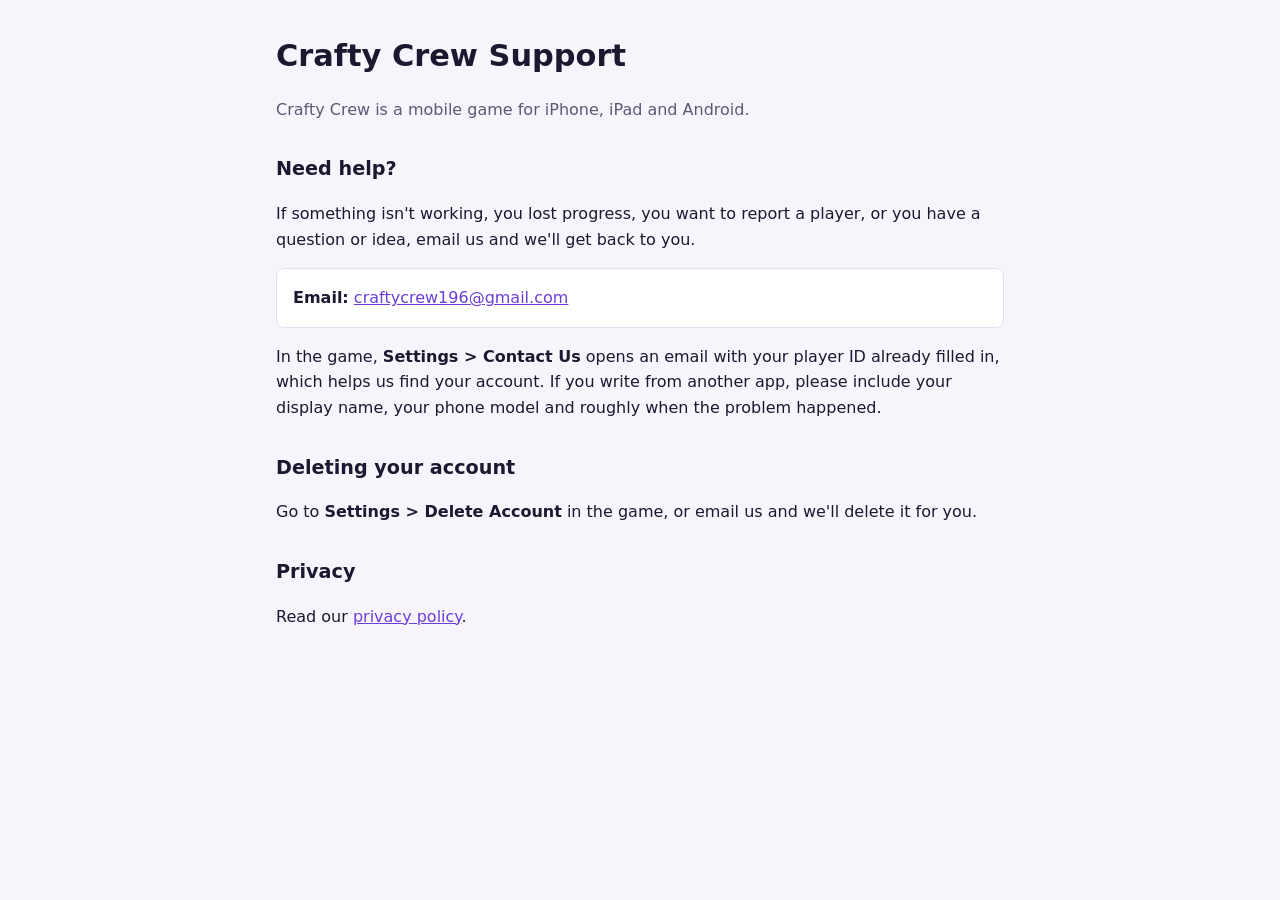
==== support/index.html @ 209b4f04 "Crafty Crew privacy policy and support pages" ====
<!doctype html>
<html lang="en">
<head>
<meta charset="utf-8">
<meta name="viewport" content="width=device-width, initial-scale=1">
<title>Crafty Crew Support</title>
<style>
  :root { --bg: #f7f5fb; --text: #1b1830; --muted: #5d5873; --accent: #6b3fd6; --card: #ffffff; --line: #e3dff0; }
  @media (prefers-color-scheme: dark) {
    :root { --bg: #14121f; --text: #ece9f6; --muted: #a9a3c2; --accent: #b79bff; --card: #1d1a2c; --line: #2e2a43; }
  }
  * { box-sizing: border-box; }
  body { margin: 0; background: var(--bg); color: var(--text); font: 16px/1.6 system-ui, -apple-system, "Segoe UI", Roboto, sans-serif; }
  main { max-width: 760px; margin: 0 auto; padding: 32px 16px 64px; }
  h1 { font-size: 1.9rem; margin: 0 0 4px; }
  h2 { font-size: 1.2rem; margin: 32px 0 8px; }
  .muted { color: var(--muted); }
  a { color: var(--accent); }
  .card { background: var(--card); border: 1px solid var(--line); border-radius: 8px; padding: 16px; overflow-wrap: anywhere; }
</style>
</head>
<body>
<main>
<h1>Crafty Crew Support</h1>
<p class="muted">Crafty Crew is a mobile game for iPhone, iPad and Android.</p>

<h2>Need help?</h2>
<p>If something isn't working, you lost progress, you want to report a player, or you have a question or idea,
email us and we'll get back to you.</p>
<div class="card">
  <strong>Email:</strong> <a href="mailto:craftycrew196@gmail.com?subject=Crafty%20Crew">craftycrew196@gmail.com</a>
</div>
<p>In the game, <strong>Settings &gt; Contact Us</strong> opens an email with your player ID already filled in,
which helps us find your account. If you write from another app, please include your display name, your phone
model and roughly when the problem happened.</p>

<h2>Deleting your account</h2>
<p>Go to <strong>Settings &gt; Delete Account</strong> in the game, or email us and we'll delete it for you.</p>

<h2>Privacy</h2>
<p>Read our <a href="../privacy/">privacy policy</a>.</p>
</main>
</body>
</html>
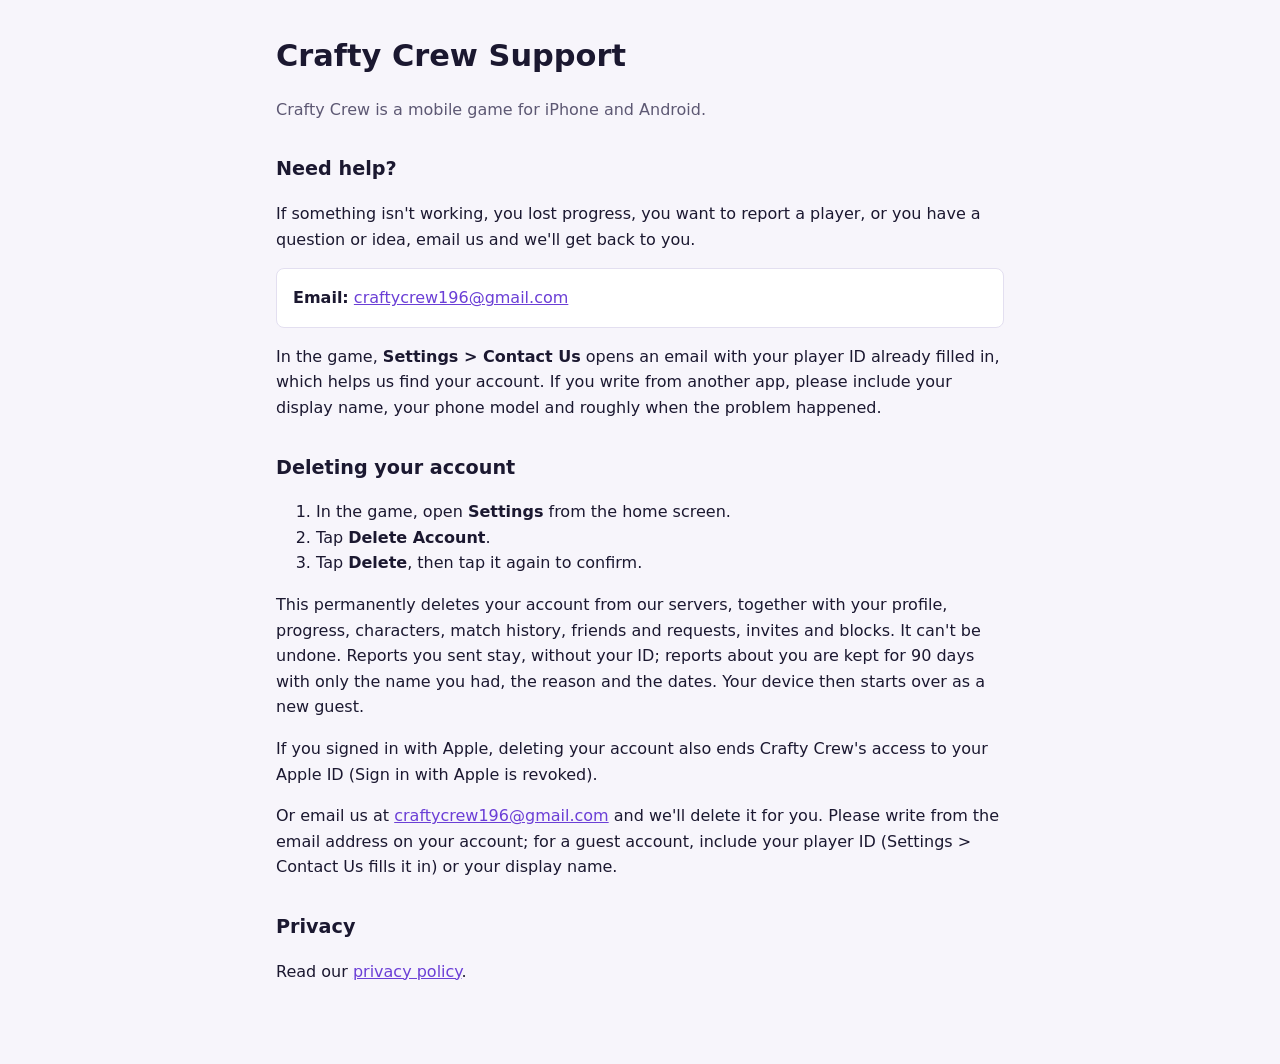
==== commit 8774f4ba: "Reports admin page (admin/, TEST project, noindex, not linked); support: iPhone and Android, numbere" ====
--- a/support/index.html
+++ b/support/index.html
@@ -22,7 +22,7 @@
 <body>
 <main>
 <h1>Crafty Crew Support</h1>
-<p class="muted">Crafty Crew is a mobile game for iPhone, iPad and Android.</p>
+<p class="muted">Crafty Crew is a mobile game for iPhone and Android.</p>
 
 <h2>Need help?</h2>
 <p>If something isn't working, you lost progress, you want to report a player, or you have a question or idea,
@@ -35,7 +35,20 @@
 model and roughly when the problem happened.</p>
 
 <h2>Deleting your account</h2>
-<p>Go to <strong>Settings &gt; Delete Account</strong> in the game, or email us and we'll delete it for you.</p>
+<ol>
+  <li>In the game, open <strong>Settings</strong> from the home screen.</li>
+  <li>Tap <strong>Delete Account</strong>.</li>
+  <li>Tap <strong>Delete</strong>, then tap it again to confirm.</li>
+</ol>
+<p>This permanently deletes your account from our servers, together with your profile, progress, characters, match
+history, friends and requests, invites and blocks. It can't be undone. Reports you sent stay, without your ID; reports
+about you are kept for 90 days with only the name you had, the reason and the dates. Your device then starts over as a
+new guest.</p>
+<p>If you signed in with Apple, deleting your account also ends Crafty Crew's access to your Apple ID (Sign in with
+Apple is revoked).</p>
+<p>Or email us at <a href="mailto:craftycrew196@gmail.com?subject=Delete%20my%20account">craftycrew196@gmail.com</a>
+and we'll delete it for you. Please write from the email address on your account; for a guest account, include your
+player ID (Settings &gt; Contact Us fills it in) or your display name.</p>
 
 <h2>Privacy</h2>
 <p>Read our <a href="../privacy/">privacy policy</a>.</p>
